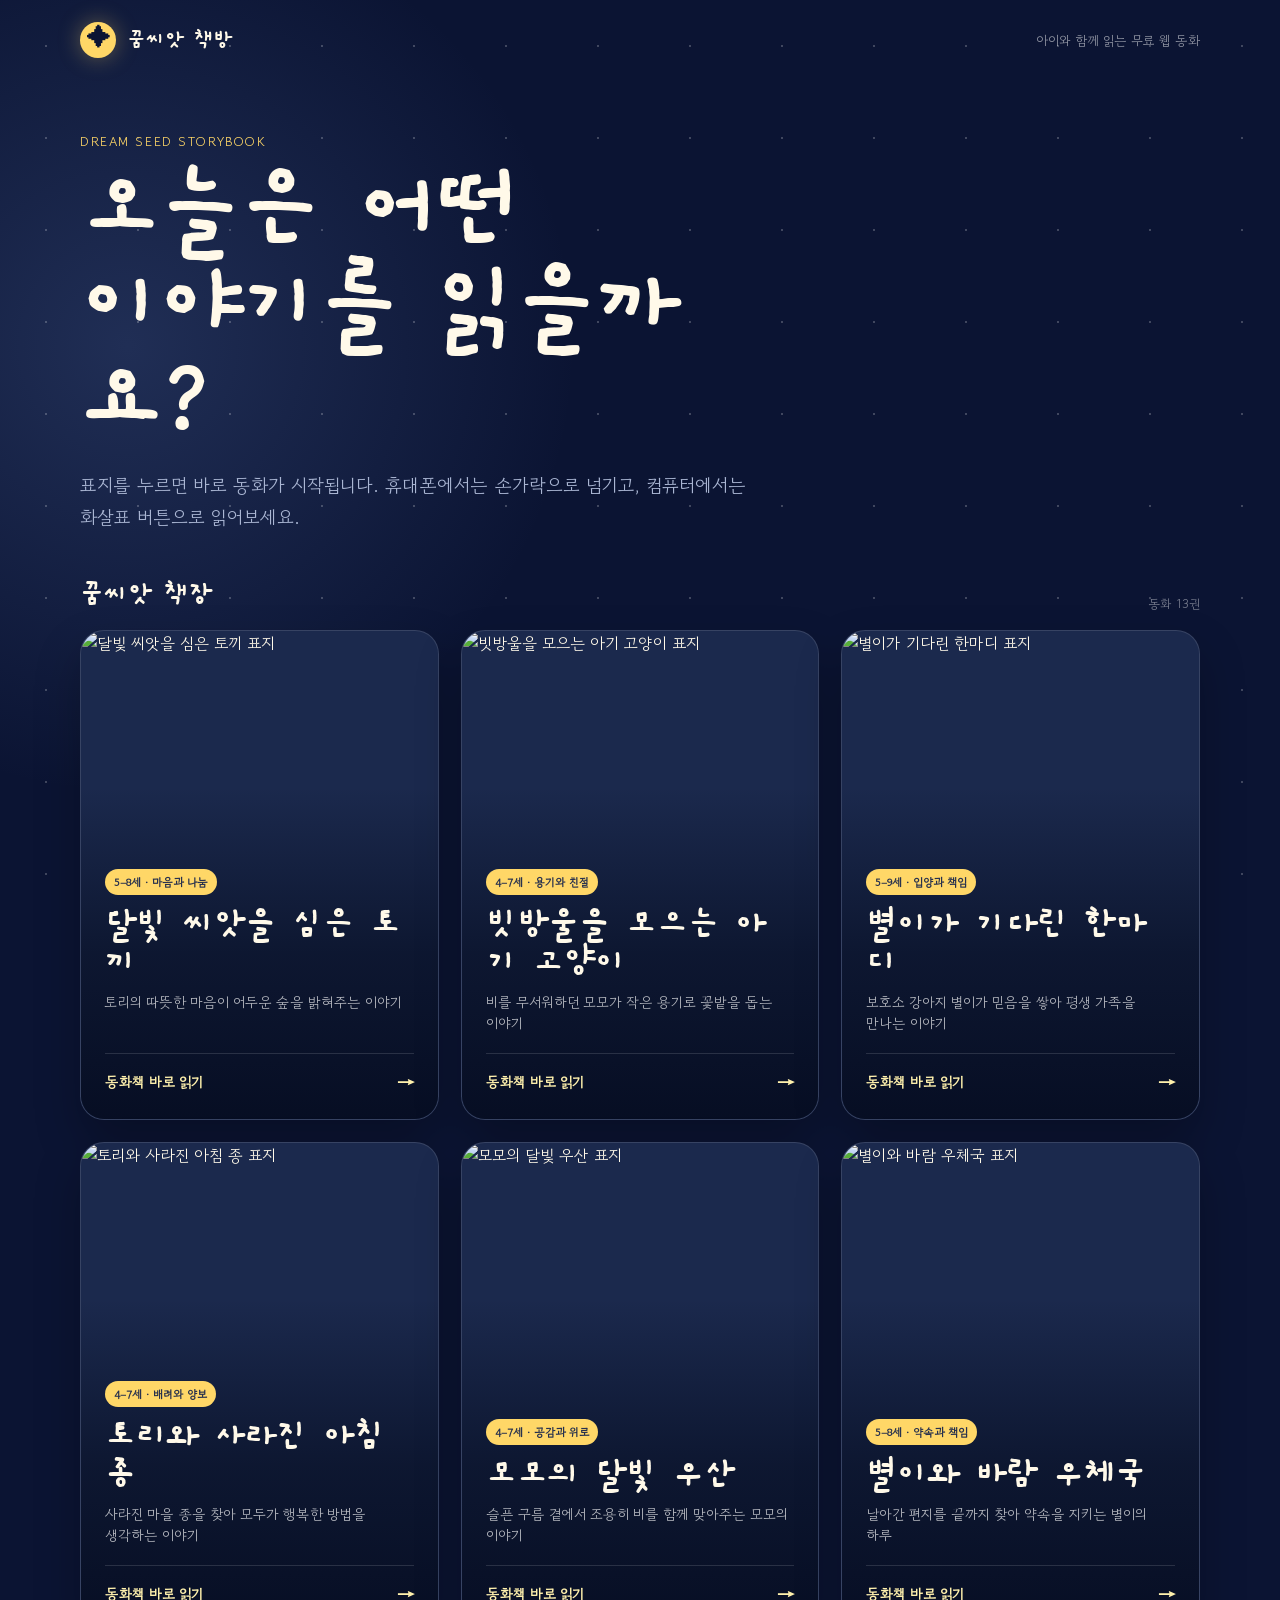
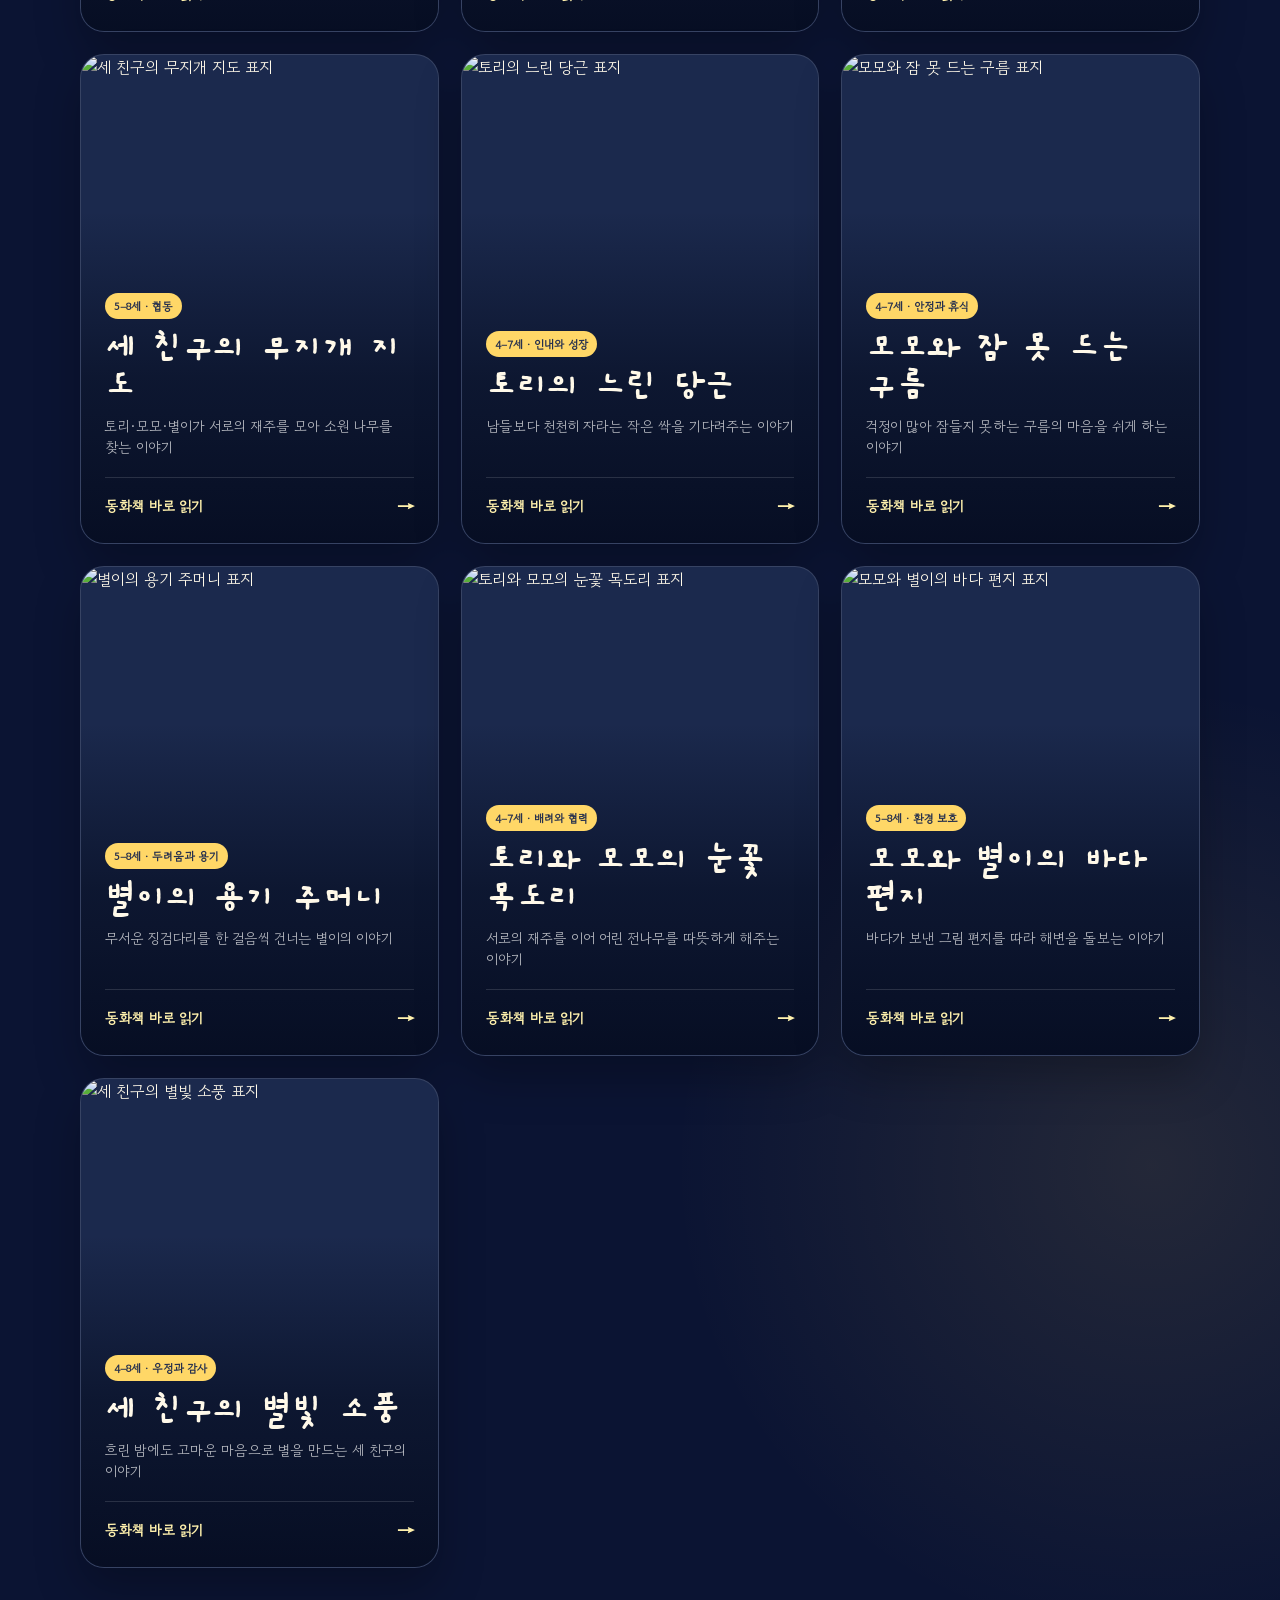
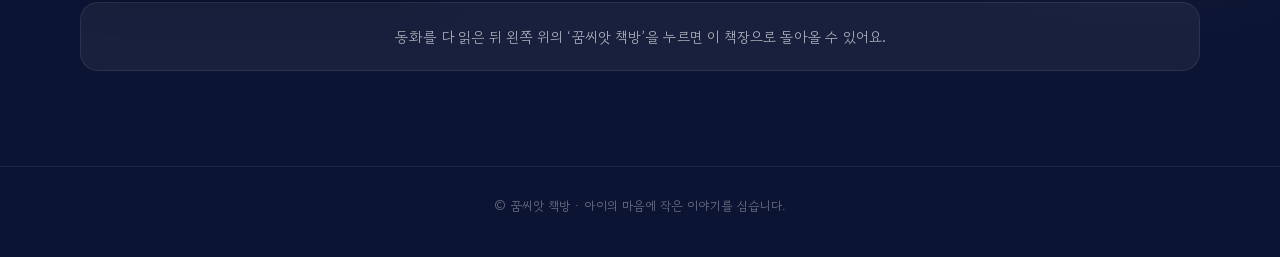
==== index.html @ 92703a2d "Add files via upload" ====
<!doctype html>
<html lang="ko">
<head>
  <meta charset="UTF-8">
  <meta name="viewport" content="width=device-width, initial-scale=1.0, viewport-fit=cover">
  <meta name="theme-color" content="#0b1433">
  <meta name="description" content="아이와 함께 읽는 무료 웹 동화책, 꿈씨앗 책방">
  <title>꿈씨앗 책방 | 무료 웹 동화책</title>
  <link rel="preconnect" href="https://fonts.googleapis.com">
  <link rel="preconnect" href="https://fonts.gstatic.com" crossorigin>
  <link href="https://fonts.googleapis.com/css2?family=Gaegu:wght@400;700&family=Gowun+Dodum&display=swap" rel="stylesheet">
  <style>
    :root {
      --night: #0b1433;
      --cream: #fff9e9;
      --gold: #ffd767;
      --muted: #aab6d3;
    }
    * { box-sizing: border-box; }
    html { scroll-behavior: smooth; }
    body {
      margin: 0;
      min-height: 100vh;
      color: var(--cream);
      background:
        radial-gradient(circle at 10% 10%, rgba(102,133,199,.23), transparent 28rem),
        radial-gradient(circle at 90% 80%, rgba(255,215,103,.1), transparent 30rem),
        var(--night);
      font-family: "Gowun Dodum", sans-serif;
    }
    body::before {
      content: "";
      position: fixed;
      inset: 0;
      pointer-events: none;
      opacity: .22;
      background-image: radial-gradient(circle, white 1px, transparent 1.5px);
      background-size: 92px 92px;
    }
    a { color: inherit; }
    .topbar {
      width: min(1120px, calc(100% - 36px));
      height: 80px;
      margin: auto;
      display: flex;
      align-items: center;
      justify-content: space-between;
    }
    .brand {
      display: flex;
      align-items: center;
      gap: 11px;
      text-decoration: none;
      font-family: "Gaegu", cursive;
      font-size: 1.45rem;
      font-weight: 700;
    }
    .brand-mark {
      display: grid;
      place-items: center;
      width: 36px;
      aspect-ratio: 1;
      color: var(--night);
      background: var(--gold);
      border-radius: 50%;
      box-shadow: 0 0 22px rgba(255,215,103,.35);
    }
    .top-note { color: rgba(255,255,255,.55); font-size: .82rem; }
    main {
      position: relative;
      width: min(1120px, calc(100% - 36px));
      margin: auto;
      padding: 52px 0 80px;
    }
    .intro { max-width: 710px; margin-bottom: 43px; }
    .eyebrow {
      margin: 0 0 12px;
      color: var(--gold);
      font-size: .82rem;
      letter-spacing: .12em;
    }
    h1 {
      margin: 0;
      font-family: "Gaegu", cursive;
      font-size: clamp(3.2rem, 8vw, 6.4rem);
      line-height: .93;
      letter-spacing: -.045em;
    }
    .intro-text {
      margin: 20px 0 0;
      color: var(--muted);
      font-size: clamp(1rem, 2vw, 1.16rem);
      line-height: 1.75;
      word-break: keep-all;
    }
    .shelf-title {
      display: flex;
      align-items: end;
      justify-content: space-between;
      margin-bottom: 17px;
    }
    .shelf-title h2 { margin: 0; font-family: "Gaegu"; font-size: 1.8rem; }
    .shelf-title span { color: rgba(255,255,255,.45); font-size: .78rem; }
    .books {
      display: grid;
      grid-template-columns: repeat(3, minmax(0, 1fr));
      gap: 22px;
    }
    .book-card {
      position: relative;
      overflow: hidden;
      min-height: 490px;
      text-decoration: none;
      border: 1px solid rgba(255,255,255,.12);
      border-radius: 24px;
      background: #1b294d;
      box-shadow: 0 22px 45px rgba(0,0,0,.25);
      transition: transform .25s ease, border-color .25s ease, box-shadow .25s ease;
    }
    .book-card:hover, .book-card:focus-visible {
      transform: translateY(-8px);
      border-color: rgba(255,215,103,.55);
      box-shadow: 0 30px 60px rgba(0,0,0,.36);
      outline: none;
    }
    .book-cover {
      position: absolute;
      inset: 0;
      width: 100%;
      height: 100%;
      object-fit: cover;
    }
    .book-card::after {
      content: "";
      position: absolute;
      inset: 0;
      background: linear-gradient(0deg, rgba(6,13,34,.97) 0%, rgba(8,16,38,.72) 34%, transparent 68%);
    }
    .book-info {
      position: absolute;
      z-index: 2;
      left: 24px;
      right: 24px;
      bottom: 23px;
    }
    .tag {
      display: inline-block;
      margin-bottom: 10px;
      padding: 5px 9px;
      color: #26304e;
      background: var(--gold);
      border-radius: 999px;
      font-size: .7rem;
      font-weight: 700;
    }
    .book-info h3 {
      margin: 0;
      font-family: "Gaegu", cursive;
      font-size: clamp(2rem, 3vw, 2.7rem);
      line-height: 1;
    }
    .book-info p {
      min-height: 44px;
      margin: 10px 0 17px;
      color: rgba(255,255,255,.7);
      font-size: .88rem;
      line-height: 1.55;
      word-break: keep-all;
    }
    .read {
      display: flex;
      align-items: center;
      justify-content: space-between;
      padding-top: 14px;
      border-top: 1px solid rgba(255,255,255,.13);
      color: #fff1ad;
      font-size: .88rem;
      font-weight: 700;
    }
    .read b { font-size: 1.2rem; transition: transform .2s ease; }
    .book-card:hover .read b { transform: translateX(5px); }
    .guide {
      margin-top: 34px;
      padding: 22px 24px;
      color: rgba(255,255,255,.66);
      background: rgba(255,255,255,.055);
      border: 1px solid rgba(255,255,255,.08);
      border-radius: 18px;
      line-height: 1.65;
      text-align: center;
      font-size: .9rem;
    }
    footer {
      padding: 30px 20px 42px;
      color: rgba(255,255,255,.4);
      border-top: 1px solid rgba(255,255,255,.07);
      text-align: center;
      font-size: .78rem;
    }
    @media (max-width: 850px) {
      .books { grid-template-columns: 1fr 1fr; }
      .book-card:last-child { grid-column: 1 / -1; min-height: 420px; }
    }
    @media (max-width: 600px) {
      .topbar {
        width: calc(100% - 28px);
        height: 64px;
        padding-top: env(safe-area-inset-top);
      }
      .top-note { display: none; }
      main {
        width: calc(100% - 24px);
        padding: 31px 0 calc(55px + env(safe-area-inset-bottom));
      }
      .intro { margin-bottom: 32px; }
      h1 { font-size: clamp(3.1rem, 16vw, 4.6rem); }
      .intro-text { margin-top: 15px; font-size: .96rem; }
      .shelf-title { margin-bottom: 13px; }
      .books { grid-template-columns: 1fr; gap: 16px; }
      .book-card, .book-card:last-child {
        grid-column: auto;
        min-height: min(132vw, 540px);
        border-radius: 19px;
      }
      .book-info { left: 20px; right: 20px; bottom: 20px; }
      .book-info h3 { font-size: 2.4rem; }
      .book-info p { min-height: 0; margin-bottom: 13px; }
      .guide { margin-top: 23px; padding: 18px; }
    }
    @media (prefers-reduced-motion: reduce) {
      * { transition-duration: .01ms !important; }
    }
  </style>
</head>
<body>
  <header class="topbar">
    <a class="brand" href="index.html">
      <span class="brand-mark">✦</span><span>꿈씨앗 책방</span>
    </a>
    <span class="top-note">아이와 함께 읽는 무료 웹 동화</span>
  </header>

  <main>
    <section class="intro">
      <p class="eyebrow">DREAM SEED STORYBOOK</p>
      <h1>오늘은 어떤<br>이야기를 읽을까요?</h1>
      <p class="intro-text">표지를 누르면 바로 동화가 시작됩니다. 휴대폰에서는 손가락으로 넘기고, 컴퓨터에서는 화살표 버튼으로 읽어보세요.</p>
    </section>

    <section aria-labelledby="shelf-heading">
      <div class="shelf-title">
        <h2 id="shelf-heading">꿈씨앗 책장</h2>
        <span>동화 13권</span>
      </div>

      <div class="books">
        <a class="book-card" href="stories/moonlight-rabbit/index.html">
          <img class="book-cover" src="assets/moonlight-rabbit.png" alt="달빛 씨앗을 심은 토끼 표지">
          <div class="book-info">
            <span class="tag">5–8세 · 마음과 나눔</span>
            <h3>달빛 씨앗을 심은 토끼</h3>
            <p>토리의 따뜻한 마음이 어두운 숲을 밝혀주는 이야기</p>
            <span class="read">동화책 바로 읽기 <b>→</b></span>
          </div>
        </a>

        <a class="book-card" href="stories/baby-cat/index.html">
          <img class="book-cover" src="stories/baby-cat/assets/cover.png" alt="빗방울을 모으는 아기 고양이 표지">
          <div class="book-info">
            <span class="tag">4–7세 · 용기와 친절</span>
            <h3>빗방울을 모으는 아기 고양이</h3>
            <p>비를 무서워하던 모모가 작은 용기로 꽃밭을 돕는 이야기</p>
            <span class="read">동화책 바로 읽기 <b>→</b></span>
          </div>
        </a>

        <a class="book-card" href="stories/rescue-dog/index.html">
          <img class="book-cover" src="stories/rescue-dog/assets/cover.png" alt="별이가 기다린 한마디 표지">
          <div class="book-info">
            <span class="tag">5–9세 · 입양과 책임</span>
            <h3>별이가 기다린 한마디</h3>
            <p>보호소 강아지 별이가 믿음을 쌓아 평생 가족을 만나는 이야기</p>
            <span class="read">동화책 바로 읽기 <b>→</b></span>
          </div>
        </a>

        <a class="book-card" href="stories/short/index.html?id=morning-bell">
          <img class="book-cover" src="assets/short-stories/morning-bell.png" alt="토리와 사라진 아침 종 표지">
          <div class="book-info"><span class="tag">4–7세 · 배려와 양보</span><h3>토리와 사라진 아침 종</h3><p>사라진 마을 종을 찾아 모두가 행복한 방법을 생각하는 이야기</p><span class="read">동화책 바로 읽기 <b>→</b></span></div>
        </a>
        <a class="book-card" href="stories/short/index.html?id=moonlight-umbrella">
          <img class="book-cover" src="assets/short-stories/moonlight-umbrella.png" alt="모모의 달빛 우산 표지">
          <div class="book-info"><span class="tag">4–7세 · 공감과 위로</span><h3>모모의 달빛 우산</h3><p>슬픈 구름 곁에서 조용히 비를 함께 맞아주는 모모의 이야기</p><span class="read">동화책 바로 읽기 <b>→</b></span></div>
        </a>
        <a class="book-card" href="stories/short/index.html?id=wind-post-office">
          <img class="book-cover" src="assets/short-stories/wind-post-office.png" alt="별이와 바람 우체국 표지">
          <div class="book-info"><span class="tag">5–8세 · 약속과 책임</span><h3>별이와 바람 우체국</h3><p>날아간 편지를 끝까지 찾아 약속을 지키는 별이의 하루</p><span class="read">동화책 바로 읽기 <b>→</b></span></div>
        </a>
        <a class="book-card" href="stories/short/index.html?id=rainbow-map">
          <img class="book-cover" src="assets/short-stories/rainbow-map.png" alt="세 친구의 무지개 지도 표지">
          <div class="book-info"><span class="tag">5–8세 · 협동</span><h3>세 친구의 무지개 지도</h3><p>토리·모모·별이가 서로의 재주를 모아 소원 나무를 찾는 이야기</p><span class="read">동화책 바로 읽기 <b>→</b></span></div>
        </a>
        <a class="book-card" href="stories/short/index.html?id=slow-carrot">
          <img class="book-cover" src="assets/short-stories/slow-carrot.png" alt="토리의 느린 당근 표지">
          <div class="book-info"><span class="tag">4–7세 · 인내와 성장</span><h3>토리의 느린 당근</h3><p>남들보다 천천히 자라는 작은 싹을 기다려주는 이야기</p><span class="read">동화책 바로 읽기 <b>→</b></span></div>
        </a>
        <a class="book-card" href="stories/short/index.html?id=sleepless-cloud">
          <img class="book-cover" src="assets/short-stories/sleepless-cloud.png" alt="모모와 잠 못 드는 구름 표지">
          <div class="book-info"><span class="tag">4–7세 · 안정과 휴식</span><h3>모모와 잠 못 드는 구름</h3><p>걱정이 많아 잠들지 못하는 구름의 마음을 쉬게 하는 이야기</p><span class="read">동화책 바로 읽기 <b>→</b></span></div>
        </a>
        <a class="book-card" href="stories/short/index.html?id=courage-pouch">
          <img class="book-cover" src="assets/short-stories/courage-pouch.png" alt="별이의 용기 주머니 표지">
          <div class="book-info"><span class="tag">5–8세 · 두려움과 용기</span><h3>별이의 용기 주머니</h3><p>무서운 징검다리를 한 걸음씩 건너는 별이의 이야기</p><span class="read">동화책 바로 읽기 <b>→</b></span></div>
        </a>
        <a class="book-card" href="stories/short/index.html?id=snowflake-scarf">
          <img class="book-cover" src="assets/short-stories/snowflake-scarf.png" alt="토리와 모모의 눈꽃 목도리 표지">
          <div class="book-info"><span class="tag">4–7세 · 배려와 협력</span><h3>토리와 모모의 눈꽃 목도리</h3><p>서로의 재주를 이어 어린 전나무를 따뜻하게 해주는 이야기</p><span class="read">동화책 바로 읽기 <b>→</b></span></div>
        </a>
        <a class="book-card" href="stories/short/index.html?id=sea-bottle-letter">
          <img class="book-cover" src="assets/short-stories/sea-bottle-letter.png" alt="모모와 별이의 바다 편지 표지">
          <div class="book-info"><span class="tag">5–8세 · 환경 보호</span><h3>모모와 별이의 바다 편지</h3><p>바다가 보낸 그림 편지를 따라 해변을 돌보는 이야기</p><span class="read">동화책 바로 읽기 <b>→</b></span></div>
        </a>
        <a class="book-card" href="stories/short/index.html?id=starlight-picnic">
          <img class="book-cover" src="assets/short-stories/starlight-picnic.png" alt="세 친구의 별빛 소풍 표지">
          <div class="book-info"><span class="tag">4–8세 · 우정과 감사</span><h3>세 친구의 별빛 소풍</h3><p>흐린 밤에도 고마운 마음으로 별을 만드는 세 친구의 이야기</p><span class="read">동화책 바로 읽기 <b>→</b></span></div>
        </a>
      </div>
    </section>

    <p class="guide">동화를 다 읽은 뒤 왼쪽 위의 ‘꿈씨앗 책방’을 누르면 이 책장으로 돌아올 수 있어요.</p>
  </main>

  <footer>© 꿈씨앗 책방 · 아이의 마음에 작은 이야기를 심습니다.</footer>
</body>
</html>
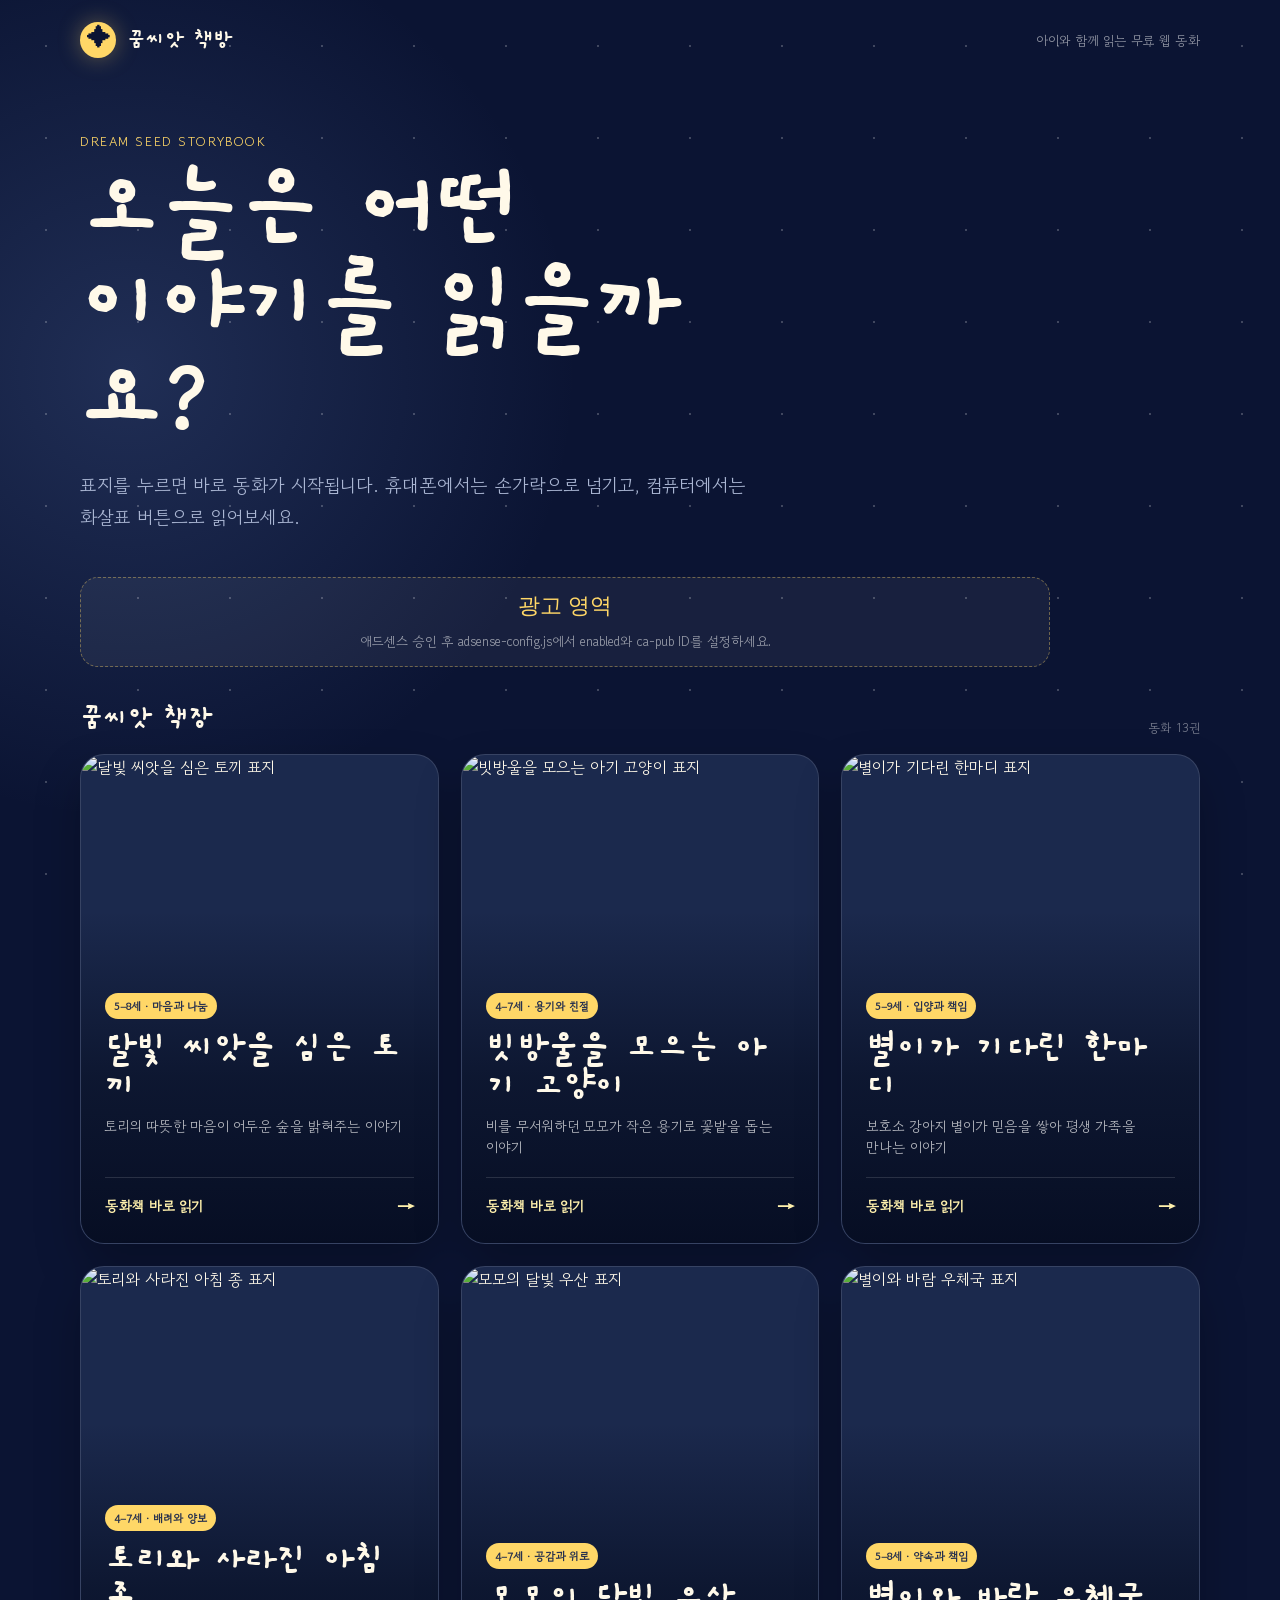
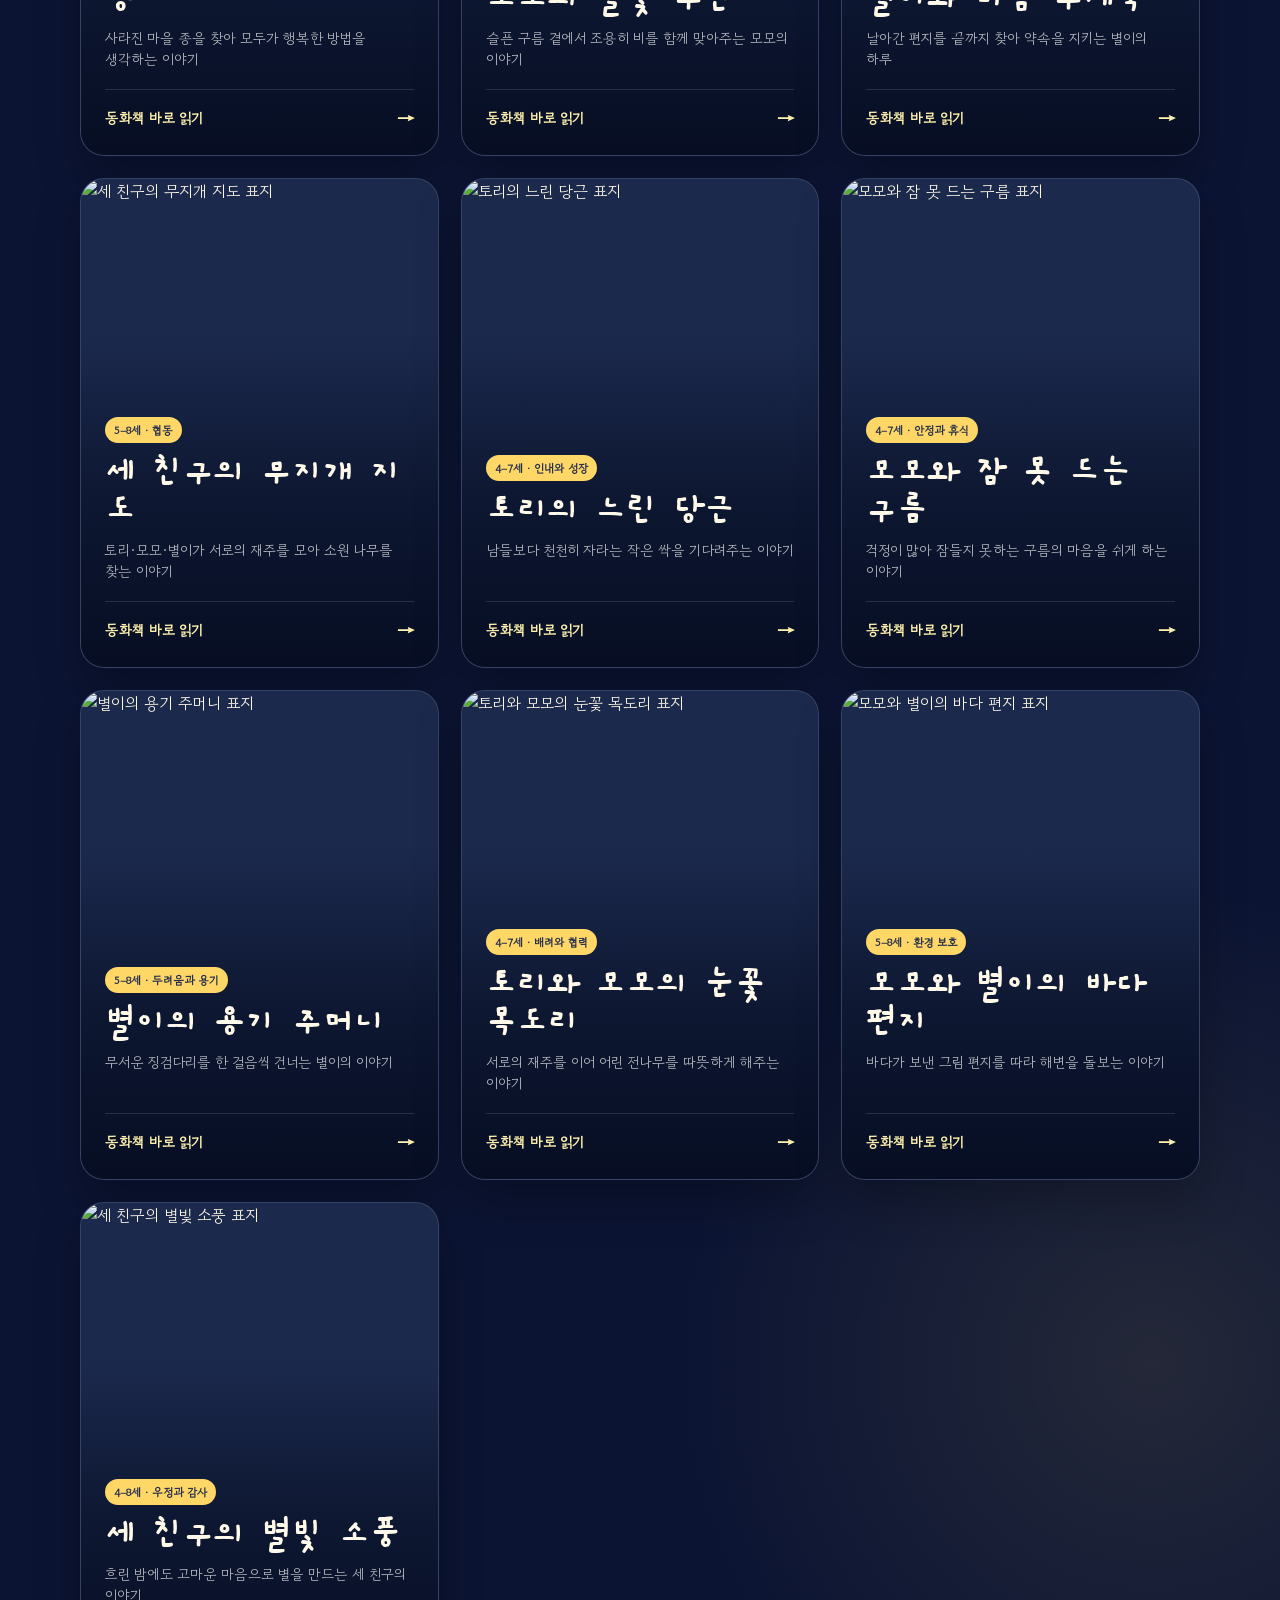
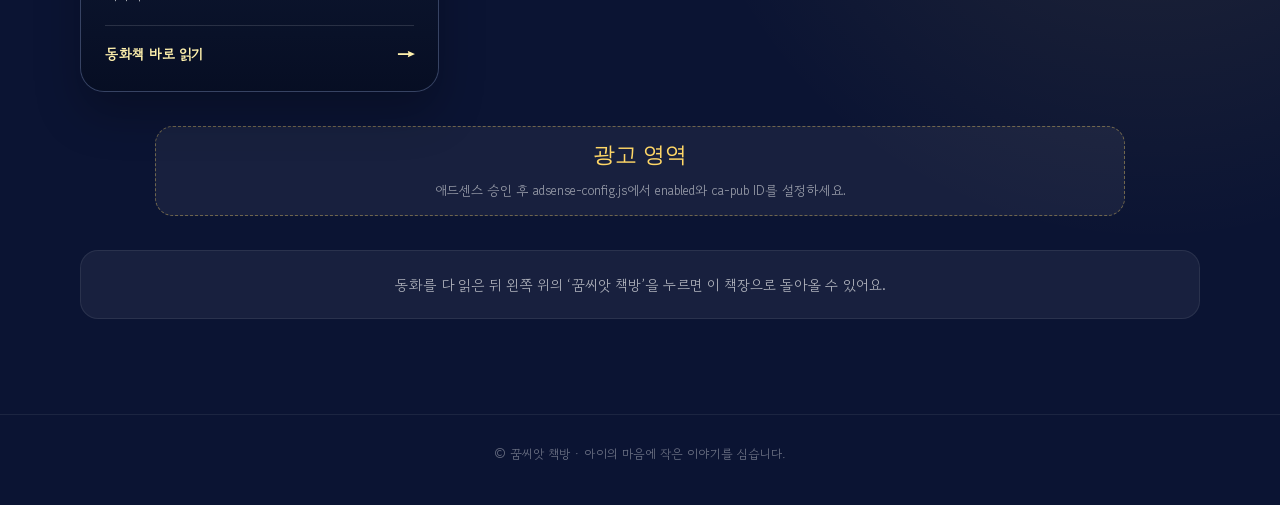
==== commit a7de2f27: "Add files via upload" ====
--- a/index.html
+++ b/index.html
@@ -1,335 +1,343 @@
-<!doctype html>
-<html lang="ko">
-<head>
-  <meta charset="UTF-8">
-  <meta name="viewport" content="width=device-width, initial-scale=1.0, viewport-fit=cover">
-  <meta name="theme-color" content="#0b1433">
-  <meta name="description" content="아이와 함께 읽는 무료 웹 동화책, 꿈씨앗 책방">
-  <title>꿈씨앗 책방 | 무료 웹 동화책</title>
-  <link rel="preconnect" href="https://fonts.googleapis.com">
-  <link rel="preconnect" href="https://fonts.gstatic.com" crossorigin>
-  <link href="https://fonts.googleapis.com/css2?family=Gaegu:wght@400;700&family=Gowun+Dodum&display=swap" rel="stylesheet">
-  <style>
-    :root {
-      --night: #0b1433;
-      --cream: #fff9e9;
-      --gold: #ffd767;
-      --muted: #aab6d3;
-    }
-    * { box-sizing: border-box; }
-    html { scroll-behavior: smooth; }
-    body {
-      margin: 0;
-      min-height: 100vh;
-      color: var(--cream);
-      background:
-        radial-gradient(circle at 10% 10%, rgba(102,133,199,.23), transparent 28rem),
-        radial-gradient(circle at 90% 80%, rgba(255,215,103,.1), transparent 30rem),
-        var(--night);
-      font-family: "Gowun Dodum", sans-serif;
-    }
-    body::before {
-      content: "";
-      position: fixed;
-      inset: 0;
-      pointer-events: none;
-      opacity: .22;
-      background-image: radial-gradient(circle, white 1px, transparent 1.5px);
-      background-size: 92px 92px;
-    }
-    a { color: inherit; }
-    .topbar {
-      width: min(1120px, calc(100% - 36px));
-      height: 80px;
-      margin: auto;
-      display: flex;
-      align-items: center;
-      justify-content: space-between;
-    }
-    .brand {
-      display: flex;
-      align-items: center;
-      gap: 11px;
-      text-decoration: none;
-      font-family: "Gaegu", cursive;
-      font-size: 1.45rem;
-      font-weight: 700;
-    }
-    .brand-mark {
-      display: grid;
-      place-items: center;
-      width: 36px;
-      aspect-ratio: 1;
-      color: var(--night);
-      background: var(--gold);
-      border-radius: 50%;
-      box-shadow: 0 0 22px rgba(255,215,103,.35);
-    }
-    .top-note { color: rgba(255,255,255,.55); font-size: .82rem; }
-    main {
-      position: relative;
-      width: min(1120px, calc(100% - 36px));
-      margin: auto;
-      padding: 52px 0 80px;
-    }
-    .intro { max-width: 710px; margin-bottom: 43px; }
-    .eyebrow {
-      margin: 0 0 12px;
-      color: var(--gold);
-      font-size: .82rem;
-      letter-spacing: .12em;
-    }
-    h1 {
-      margin: 0;
-      font-family: "Gaegu", cursive;
-      font-size: clamp(3.2rem, 8vw, 6.4rem);
-      line-height: .93;
-      letter-spacing: -.045em;
-    }
-    .intro-text {
-      margin: 20px 0 0;
-      color: var(--muted);
-      font-size: clamp(1rem, 2vw, 1.16rem);
-      line-height: 1.75;
-      word-break: keep-all;
-    }
-    .shelf-title {
-      display: flex;
-      align-items: end;
-      justify-content: space-between;
-      margin-bottom: 17px;
-    }
-    .shelf-title h2 { margin: 0; font-family: "Gaegu"; font-size: 1.8rem; }
-    .shelf-title span { color: rgba(255,255,255,.45); font-size: .78rem; }
-    .books {
-      display: grid;
-      grid-template-columns: repeat(3, minmax(0, 1fr));
-      gap: 22px;
-    }
-    .book-card {
-      position: relative;
-      overflow: hidden;
-      min-height: 490px;
-      text-decoration: none;
-      border: 1px solid rgba(255,255,255,.12);
-      border-radius: 24px;
-      background: #1b294d;
-      box-shadow: 0 22px 45px rgba(0,0,0,.25);
-      transition: transform .25s ease, border-color .25s ease, box-shadow .25s ease;
-    }
-    .book-card:hover, .book-card:focus-visible {
-      transform: translateY(-8px);
-      border-color: rgba(255,215,103,.55);
-      box-shadow: 0 30px 60px rgba(0,0,0,.36);
-      outline: none;
-    }
-    .book-cover {
-      position: absolute;
-      inset: 0;
-      width: 100%;
-      height: 100%;
-      object-fit: cover;
-    }
-    .book-card::after {
-      content: "";
-      position: absolute;
-      inset: 0;
-      background: linear-gradient(0deg, rgba(6,13,34,.97) 0%, rgba(8,16,38,.72) 34%, transparent 68%);
-    }
-    .book-info {
-      position: absolute;
-      z-index: 2;
-      left: 24px;
-      right: 24px;
-      bottom: 23px;
-    }
-    .tag {
-      display: inline-block;
-      margin-bottom: 10px;
-      padding: 5px 9px;
-      color: #26304e;
-      background: var(--gold);
-      border-radius: 999px;
-      font-size: .7rem;
-      font-weight: 700;
-    }
-    .book-info h3 {
-      margin: 0;
-      font-family: "Gaegu", cursive;
-      font-size: clamp(2rem, 3vw, 2.7rem);
-      line-height: 1;
-    }
-    .book-info p {
-      min-height: 44px;
-      margin: 10px 0 17px;
-      color: rgba(255,255,255,.7);
-      font-size: .88rem;
-      line-height: 1.55;
-      word-break: keep-all;
-    }
-    .read {
-      display: flex;
-      align-items: center;
-      justify-content: space-between;
-      padding-top: 14px;
-      border-top: 1px solid rgba(255,255,255,.13);
-      color: #fff1ad;
-      font-size: .88rem;
-      font-weight: 700;
-    }
-    .read b { font-size: 1.2rem; transition: transform .2s ease; }
-    .book-card:hover .read b { transform: translateX(5px); }
-    .guide {
-      margin-top: 34px;
-      padding: 22px 24px;
-      color: rgba(255,255,255,.66);
-      background: rgba(255,255,255,.055);
-      border: 1px solid rgba(255,255,255,.08);
-      border-radius: 18px;
-      line-height: 1.65;
-      text-align: center;
-      font-size: .9rem;
-    }
-    footer {
-      padding: 30px 20px 42px;
-      color: rgba(255,255,255,.4);
-      border-top: 1px solid rgba(255,255,255,.07);
-      text-align: center;
-      font-size: .78rem;
-    }
-    @media (max-width: 850px) {
-      .books { grid-template-columns: 1fr 1fr; }
-      .book-card:last-child { grid-column: 1 / -1; min-height: 420px; }
-    }
-    @media (max-width: 600px) {
-      .topbar {
-        width: calc(100% - 28px);
-        height: 64px;
-        padding-top: env(safe-area-inset-top);
-      }
-      .top-note { display: none; }
-      main {
-        width: calc(100% - 24px);
-        padding: 31px 0 calc(55px + env(safe-area-inset-bottom));
-      }
-      .intro { margin-bottom: 32px; }
-      h1 { font-size: clamp(3.1rem, 16vw, 4.6rem); }
-      .intro-text { margin-top: 15px; font-size: .96rem; }
-      .shelf-title { margin-bottom: 13px; }
-      .books { grid-template-columns: 1fr; gap: 16px; }
-      .book-card, .book-card:last-child {
-        grid-column: auto;
-        min-height: min(132vw, 540px);
-        border-radius: 19px;
-      }
-      .book-info { left: 20px; right: 20px; bottom: 20px; }
-      .book-info h3 { font-size: 2.4rem; }
-      .book-info p { min-height: 0; margin-bottom: 13px; }
-      .guide { margin-top: 23px; padding: 18px; }
-    }
-    @media (prefers-reduced-motion: reduce) {
-      * { transition-duration: .01ms !important; }
-    }
-  </style>
-</head>
-<body>
-  <header class="topbar">
-    <a class="brand" href="index.html">
-      <span class="brand-mark">✦</span><span>꿈씨앗 책방</span>
-    </a>
-    <span class="top-note">아이와 함께 읽는 무료 웹 동화</span>
-  </header>
-
-  <main>
-    <section class="intro">
-      <p class="eyebrow">DREAM SEED STORYBOOK</p>
-      <h1>오늘은 어떤<br>이야기를 읽을까요?</h1>
-      <p class="intro-text">표지를 누르면 바로 동화가 시작됩니다. 휴대폰에서는 손가락으로 넘기고, 컴퓨터에서는 화살표 버튼으로 읽어보세요.</p>
-    </section>
-
-    <section aria-labelledby="shelf-heading">
-      <div class="shelf-title">
-        <h2 id="shelf-heading">꿈씨앗 책장</h2>
-        <span>동화 13권</span>
-      </div>
-
-      <div class="books">
-        <a class="book-card" href="stories/moonlight-rabbit/index.html">
-          <img class="book-cover" src="assets/moonlight-rabbit.png" alt="달빛 씨앗을 심은 토끼 표지">
-          <div class="book-info">
-            <span class="tag">5–8세 · 마음과 나눔</span>
-            <h3>달빛 씨앗을 심은 토끼</h3>
-            <p>토리의 따뜻한 마음이 어두운 숲을 밝혀주는 이야기</p>
-            <span class="read">동화책 바로 읽기 <b>→</b></span>
-          </div>
-        </a>
-
-        <a class="book-card" href="stories/baby-cat/index.html">
-          <img class="book-cover" src="stories/baby-cat/assets/cover.png" alt="빗방울을 모으는 아기 고양이 표지">
-          <div class="book-info">
-            <span class="tag">4–7세 · 용기와 친절</span>
-            <h3>빗방울을 모으는 아기 고양이</h3>
-            <p>비를 무서워하던 모모가 작은 용기로 꽃밭을 돕는 이야기</p>
-            <span class="read">동화책 바로 읽기 <b>→</b></span>
-          </div>
-        </a>
-
-        <a class="book-card" href="stories/rescue-dog/index.html">
-          <img class="book-cover" src="stories/rescue-dog/assets/cover.png" alt="별이가 기다린 한마디 표지">
-          <div class="book-info">
-            <span class="tag">5–9세 · 입양과 책임</span>
-            <h3>별이가 기다린 한마디</h3>
-            <p>보호소 강아지 별이가 믿음을 쌓아 평생 가족을 만나는 이야기</p>
-            <span class="read">동화책 바로 읽기 <b>→</b></span>
-          </div>
-        </a>
-
-        <a class="book-card" href="stories/short/index.html?id=morning-bell">
-          <img class="book-cover" src="assets/short-stories/morning-bell.png" alt="토리와 사라진 아침 종 표지">
-          <div class="book-info"><span class="tag">4–7세 · 배려와 양보</span><h3>토리와 사라진 아침 종</h3><p>사라진 마을 종을 찾아 모두가 행복한 방법을 생각하는 이야기</p><span class="read">동화책 바로 읽기 <b>→</b></span></div>
-        </a>
-        <a class="book-card" href="stories/short/index.html?id=moonlight-umbrella">
-          <img class="book-cover" src="assets/short-stories/moonlight-umbrella.png" alt="모모의 달빛 우산 표지">
-          <div class="book-info"><span class="tag">4–7세 · 공감과 위로</span><h3>모모의 달빛 우산</h3><p>슬픈 구름 곁에서 조용히 비를 함께 맞아주는 모모의 이야기</p><span class="read">동화책 바로 읽기 <b>→</b></span></div>
-        </a>
-        <a class="book-card" href="stories/short/index.html?id=wind-post-office">
-          <img class="book-cover" src="assets/short-stories/wind-post-office.png" alt="별이와 바람 우체국 표지">
-          <div class="book-info"><span class="tag">5–8세 · 약속과 책임</span><h3>별이와 바람 우체국</h3><p>날아간 편지를 끝까지 찾아 약속을 지키는 별이의 하루</p><span class="read">동화책 바로 읽기 <b>→</b></span></div>
-        </a>
-        <a class="book-card" href="stories/short/index.html?id=rainbow-map">
-          <img class="book-cover" src="assets/short-stories/rainbow-map.png" alt="세 친구의 무지개 지도 표지">
-          <div class="book-info"><span class="tag">5–8세 · 협동</span><h3>세 친구의 무지개 지도</h3><p>토리·모모·별이가 서로의 재주를 모아 소원 나무를 찾는 이야기</p><span class="read">동화책 바로 읽기 <b>→</b></span></div>
-        </a>
-        <a class="book-card" href="stories/short/index.html?id=slow-carrot">
-          <img class="book-cover" src="assets/short-stories/slow-carrot.png" alt="토리의 느린 당근 표지">
-          <div class="book-info"><span class="tag">4–7세 · 인내와 성장</span><h3>토리의 느린 당근</h3><p>남들보다 천천히 자라는 작은 싹을 기다려주는 이야기</p><span class="read">동화책 바로 읽기 <b>→</b></span></div>
-        </a>
-        <a class="book-card" href="stories/short/index.html?id=sleepless-cloud">
-          <img class="book-cover" src="assets/short-stories/sleepless-cloud.png" alt="모모와 잠 못 드는 구름 표지">
-          <div class="book-info"><span class="tag">4–7세 · 안정과 휴식</span><h3>모모와 잠 못 드는 구름</h3><p>걱정이 많아 잠들지 못하는 구름의 마음을 쉬게 하는 이야기</p><span class="read">동화책 바로 읽기 <b>→</b></span></div>
-        </a>
-        <a class="book-card" href="stories/short/index.html?id=courage-pouch">
-          <img class="book-cover" src="assets/short-stories/courage-pouch.png" alt="별이의 용기 주머니 표지">
-          <div class="book-info"><span class="tag">5–8세 · 두려움과 용기</span><h3>별이의 용기 주머니</h3><p>무서운 징검다리를 한 걸음씩 건너는 별이의 이야기</p><span class="read">동화책 바로 읽기 <b>→</b></span></div>
-        </a>
-        <a class="book-card" href="stories/short/index.html?id=snowflake-scarf">
-          <img class="book-cover" src="assets/short-stories/snowflake-scarf.png" alt="토리와 모모의 눈꽃 목도리 표지">
-          <div class="book-info"><span class="tag">4–7세 · 배려와 협력</span><h3>토리와 모모의 눈꽃 목도리</h3><p>서로의 재주를 이어 어린 전나무를 따뜻하게 해주는 이야기</p><span class="read">동화책 바로 읽기 <b>→</b></span></div>
-        </a>
-        <a class="book-card" href="stories/short/index.html?id=sea-bottle-letter">
-          <img class="book-cover" src="assets/short-stories/sea-bottle-letter.png" alt="모모와 별이의 바다 편지 표지">
-          <div class="book-info"><span class="tag">5–8세 · 환경 보호</span><h3>모모와 별이의 바다 편지</h3><p>바다가 보낸 그림 편지를 따라 해변을 돌보는 이야기</p><span class="read">동화책 바로 읽기 <b>→</b></span></div>
-        </a>
-        <a class="book-card" href="stories/short/index.html?id=starlight-picnic">
-          <img class="book-cover" src="assets/short-stories/starlight-picnic.png" alt="세 친구의 별빛 소풍 표지">
-          <div class="book-info"><span class="tag">4–8세 · 우정과 감사</span><h3>세 친구의 별빛 소풍</h3><p>흐린 밤에도 고마운 마음으로 별을 만드는 세 친구의 이야기</p><span class="read">동화책 바로 읽기 <b>→</b></span></div>
-        </a>
-      </div>
-    </section>
-
-    <p class="guide">동화를 다 읽은 뒤 왼쪽 위의 ‘꿈씨앗 책방’을 누르면 이 책장으로 돌아올 수 있어요.</p>
-  </main>
-
-  <footer>© 꿈씨앗 책방 · 아이의 마음에 작은 이야기를 심습니다.</footer>
-</body>
-</html>
+<!doctype html>
+<html lang="ko">
+<head>
+  <meta charset="UTF-8">
+  <meta name="viewport" content="width=device-width, initial-scale=1.0, viewport-fit=cover">
+  <meta name="theme-color" content="#0b1433">
+  <meta name="description" content="아이와 함께 읽는 무료 웹 동화책, 꿈씨앗 책방">
+  <title>꿈씨앗 책방 | 무료 웹 동화책</title>
+  <link rel="preconnect" href="https://fonts.googleapis.com">
+  <link rel="preconnect" href="https://fonts.gstatic.com" crossorigin>
+  <link href="https://fonts.googleapis.com/css2?family=Gaegu:wght@400;700&family=Gowun+Dodum&display=swap" rel="stylesheet">
+  <style>
+    :root {
+      --night: #0b1433;
+      --cream: #fff9e9;
+      --gold: #ffd767;
+      --muted: #aab6d3;
+    }
+    * { box-sizing: border-box; }
+    html { scroll-behavior: smooth; }
+    body {
+      margin: 0;
+      min-height: 100vh;
+      color: var(--cream);
+      background:
+        radial-gradient(circle at 10% 10%, rgba(102,133,199,.23), transparent 28rem),
+        radial-gradient(circle at 90% 80%, rgba(255,215,103,.1), transparent 30rem),
+        var(--night);
+      font-family: "Gowun Dodum", sans-serif;
+    }
+    body::before {
+      content: "";
+      position: fixed;
+      inset: 0;
+      pointer-events: none;
+      opacity: .22;
+      background-image: radial-gradient(circle, white 1px, transparent 1.5px);
+      background-size: 92px 92px;
+    }
+    a { color: inherit; }
+    .topbar {
+      width: min(1120px, calc(100% - 36px));
+      height: 80px;
+      margin: auto;
+      display: flex;
+      align-items: center;
+      justify-content: space-between;
+    }
+    .brand {
+      display: flex;
+      align-items: center;
+      gap: 11px;
+      text-decoration: none;
+      font-family: "Gaegu", cursive;
+      font-size: 1.45rem;
+      font-weight: 700;
+    }
+    .brand-mark {
+      display: grid;
+      place-items: center;
+      width: 36px;
+      aspect-ratio: 1;
+      color: var(--night);
+      background: var(--gold);
+      border-radius: 50%;
+      box-shadow: 0 0 22px rgba(255,215,103,.35);
+    }
+    .top-note { color: rgba(255,255,255,.55); font-size: .82rem; }
+    main {
+      position: relative;
+      width: min(1120px, calc(100% - 36px));
+      margin: auto;
+      padding: 52px 0 80px;
+    }
+    .intro { max-width: 710px; margin-bottom: 43px; }
+    .eyebrow {
+      margin: 0 0 12px;
+      color: var(--gold);
+      font-size: .82rem;
+      letter-spacing: .12em;
+    }
+    h1 {
+      margin: 0;
+      font-family: "Gaegu", cursive;
+      font-size: clamp(3.2rem, 8vw, 6.4rem);
+      line-height: .93;
+      letter-spacing: -.045em;
+    }
+    .intro-text {
+      margin: 20px 0 0;
+      color: var(--muted);
+      font-size: clamp(1rem, 2vw, 1.16rem);
+      line-height: 1.75;
+      word-break: keep-all;
+    }
+    .shelf-title {
+      display: flex;
+      align-items: end;
+      justify-content: space-between;
+      margin-bottom: 17px;
+    }
+    .shelf-title h2 { margin: 0; font-family: "Gaegu"; font-size: 1.8rem; }
+    .shelf-title span { color: rgba(255,255,255,.45); font-size: .78rem; }
+    .books {
+      display: grid;
+      grid-template-columns: repeat(3, minmax(0, 1fr));
+      gap: 22px;
+    }
+    .book-card {
+      position: relative;
+      overflow: hidden;
+      min-height: 490px;
+      text-decoration: none;
+      border: 1px solid rgba(255,255,255,.12);
+      border-radius: 24px;
+      background: #1b294d;
+      box-shadow: 0 22px 45px rgba(0,0,0,.25);
+      transition: transform .25s ease, border-color .25s ease, box-shadow .25s ease;
+    }
+    .book-card:hover, .book-card:focus-visible {
+      transform: translateY(-8px);
+      border-color: rgba(255,215,103,.55);
+      box-shadow: 0 30px 60px rgba(0,0,0,.36);
+      outline: none;
+    }
+    .book-cover {
+      position: absolute;
+      inset: 0;
+      width: 100%;
+      height: 100%;
+      object-fit: cover;
+    }
+    .book-card::after {
+      content: "";
+      position: absolute;
+      inset: 0;
+      background: linear-gradient(0deg, rgba(6,13,34,.97) 0%, rgba(8,16,38,.72) 34%, transparent 68%);
+    }
+    .book-info {
+      position: absolute;
+      z-index: 2;
+      left: 24px;
+      right: 24px;
+      bottom: 23px;
+    }
+    .tag {
+      display: inline-block;
+      margin-bottom: 10px;
+      padding: 5px 9px;
+      color: #26304e;
+      background: var(--gold);
+      border-radius: 999px;
+      font-size: .7rem;
+      font-weight: 700;
+    }
+    .book-info h3 {
+      margin: 0;
+      font-family: "Gaegu", cursive;
+      font-size: clamp(2rem, 3vw, 2.7rem);
+      line-height: 1;
+    }
+    .book-info p {
+      min-height: 44px;
+      margin: 10px 0 17px;
+      color: rgba(255,255,255,.7);
+      font-size: .88rem;
+      line-height: 1.55;
+      word-break: keep-all;
+    }
+    .read {
+      display: flex;
+      align-items: center;
+      justify-content: space-between;
+      padding-top: 14px;
+      border-top: 1px solid rgba(255,255,255,.13);
+      color: #fff1ad;
+      font-size: .88rem;
+      font-weight: 700;
+    }
+    .read b { font-size: 1.2rem; transition: transform .2s ease; }
+    .book-card:hover .read b { transform: translateX(5px); }
+    .guide {
+      margin-top: 34px;
+      padding: 22px 24px;
+      color: rgba(255,255,255,.66);
+      background: rgba(255,255,255,.055);
+      border: 1px solid rgba(255,255,255,.08);
+      border-radius: 18px;
+      line-height: 1.65;
+      text-align: center;
+      font-size: .9rem;
+    }
+    footer {
+      padding: 30px 20px 42px;
+      color: rgba(255,255,255,.4);
+      border-top: 1px solid rgba(255,255,255,.07);
+      text-align: center;
+      font-size: .78rem;
+    }
+    @media (max-width: 850px) {
+      .books { grid-template-columns: 1fr 1fr; }
+      .book-card:last-child { grid-column: 1 / -1; min-height: 420px; }
+    }
+    @media (max-width: 600px) {
+      .topbar {
+        width: calc(100% - 28px);
+        height: 64px;
+        padding-top: env(safe-area-inset-top);
+      }
+      .top-note { display: none; }
+      main {
+        width: calc(100% - 24px);
+        padding: 31px 0 calc(55px + env(safe-area-inset-bottom));
+      }
+      .intro { margin-bottom: 32px; }
+      h1 { font-size: clamp(3.1rem, 16vw, 4.6rem); }
+      .intro-text { margin-top: 15px; font-size: .96rem; }
+      .shelf-title { margin-bottom: 13px; }
+      .books { grid-template-columns: 1fr; gap: 16px; }
+      .book-card, .book-card:last-child {
+        grid-column: auto;
+        min-height: min(132vw, 540px);
+        border-radius: 19px;
+      }
+      .book-info { left: 20px; right: 20px; bottom: 20px; }
+      .book-info h3 { font-size: 2.4rem; }
+      .book-info p { min-height: 0; margin-bottom: 13px; }
+      .guide { margin-top: 23px; padding: 18px; }
+    }
+    @media (prefers-reduced-motion: reduce) {
+      * { transition-duration: .01ms !important; }
+    }
+  </style>
+  <!-- AdSense ready: adsense-config.js에서 실제 ca-pub ID로 교체 후 enabled=true -->
+  <link rel="stylesheet" href="adsense.css">
+  <script src="adsense-config.js" defer></script>
+  <script src="adsense-loader.js" defer></script>
+</head>
+<body>
+  <header class="topbar">
+    <a class="brand" href="index.html">
+      <span class="brand-mark">✦</span><span>꿈씨앗 책방</span>
+    </a>
+    <span class="top-note">아이와 함께 읽는 무료 웹 동화</span>
+  </header>
+
+  <main>
+    <section class="intro">
+      <p class="eyebrow">DREAM SEED STORYBOOK</p>
+      <h1>오늘은 어떤<br>이야기를 읽을까요?</h1>
+      <p class="intro-text">표지를 누르면 바로 동화가 시작됩니다. 휴대폰에서는 손가락으로 넘기고, 컴퓨터에서는 화살표 버튼으로 읽어보세요.</p>
+    </section>
+
+    <aside class="ad-wrap ad-wrap-top" aria-label="광고" data-ad-slot-placeholder data-slot-name="homeTop"></aside>
+
+    <section aria-labelledby="shelf-heading">
+      <div class="shelf-title">
+        <h2 id="shelf-heading">꿈씨앗 책장</h2>
+        <span>동화 13권</span>
+      </div>
+
+      <div class="books">
+        <a class="book-card" href="stories/moonlight-rabbit/index.html">
+          <img class="book-cover" src="assets/moonlight-rabbit.png" alt="달빛 씨앗을 심은 토끼 표지">
+          <div class="book-info">
+            <span class="tag">5–8세 · 마음과 나눔</span>
+            <h3>달빛 씨앗을 심은 토끼</h3>
+            <p>토리의 따뜻한 마음이 어두운 숲을 밝혀주는 이야기</p>
+            <span class="read">동화책 바로 읽기 <b>→</b></span>
+          </div>
+        </a>
+
+        <a class="book-card" href="stories/baby-cat/index.html">
+          <img class="book-cover" src="stories/baby-cat/assets/cover.png" alt="빗방울을 모으는 아기 고양이 표지">
+          <div class="book-info">
+            <span class="tag">4–7세 · 용기와 친절</span>
+            <h3>빗방울을 모으는 아기 고양이</h3>
+            <p>비를 무서워하던 모모가 작은 용기로 꽃밭을 돕는 이야기</p>
+            <span class="read">동화책 바로 읽기 <b>→</b></span>
+          </div>
+        </a>
+
+        <a class="book-card" href="stories/rescue-dog/index.html">
+          <img class="book-cover" src="stories/rescue-dog/assets/cover.png" alt="별이가 기다린 한마디 표지">
+          <div class="book-info">
+            <span class="tag">5–9세 · 입양과 책임</span>
+            <h3>별이가 기다린 한마디</h3>
+            <p>보호소 강아지 별이가 믿음을 쌓아 평생 가족을 만나는 이야기</p>
+            <span class="read">동화책 바로 읽기 <b>→</b></span>
+          </div>
+        </a>
+
+        <a class="book-card" href="stories/short/index.html?id=morning-bell">
+          <img class="book-cover" src="assets/short-stories/morning-bell.png" alt="토리와 사라진 아침 종 표지">
+          <div class="book-info"><span class="tag">4–7세 · 배려와 양보</span><h3>토리와 사라진 아침 종</h3><p>사라진 마을 종을 찾아 모두가 행복한 방법을 생각하는 이야기</p><span class="read">동화책 바로 읽기 <b>→</b></span></div>
+        </a>
+        <a class="book-card" href="stories/short/index.html?id=moonlight-umbrella">
+          <img class="book-cover" src="assets/short-stories/moonlight-umbrella.png" alt="모모의 달빛 우산 표지">
+          <div class="book-info"><span class="tag">4–7세 · 공감과 위로</span><h3>모모의 달빛 우산</h3><p>슬픈 구름 곁에서 조용히 비를 함께 맞아주는 모모의 이야기</p><span class="read">동화책 바로 읽기 <b>→</b></span></div>
+        </a>
+        <a class="book-card" href="stories/short/index.html?id=wind-post-office">
+          <img class="book-cover" src="assets/short-stories/wind-post-office.png" alt="별이와 바람 우체국 표지">
+          <div class="book-info"><span class="tag">5–8세 · 약속과 책임</span><h3>별이와 바람 우체국</h3><p>날아간 편지를 끝까지 찾아 약속을 지키는 별이의 하루</p><span class="read">동화책 바로 읽기 <b>→</b></span></div>
+        </a>
+        <a class="book-card" href="stories/short/index.html?id=rainbow-map">
+          <img class="book-cover" src="assets/short-stories/rainbow-map.png" alt="세 친구의 무지개 지도 표지">
+          <div class="book-info"><span class="tag">5–8세 · 협동</span><h3>세 친구의 무지개 지도</h3><p>토리·모모·별이가 서로의 재주를 모아 소원 나무를 찾는 이야기</p><span class="read">동화책 바로 읽기 <b>→</b></span></div>
+        </a>
+        <a class="book-card" href="stories/short/index.html?id=slow-carrot">
+          <img class="book-cover" src="assets/short-stories/slow-carrot.png" alt="토리의 느린 당근 표지">
+          <div class="book-info"><span class="tag">4–7세 · 인내와 성장</span><h3>토리의 느린 당근</h3><p>남들보다 천천히 자라는 작은 싹을 기다려주는 이야기</p><span class="read">동화책 바로 읽기 <b>→</b></span></div>
+        </a>
+        <a class="book-card" href="stories/short/index.html?id=sleepless-cloud">
+          <img class="book-cover" src="assets/short-stories/sleepless-cloud.png" alt="모모와 잠 못 드는 구름 표지">
+          <div class="book-info"><span class="tag">4–7세 · 안정과 휴식</span><h3>모모와 잠 못 드는 구름</h3><p>걱정이 많아 잠들지 못하는 구름의 마음을 쉬게 하는 이야기</p><span class="read">동화책 바로 읽기 <b>→</b></span></div>
+        </a>
+        <a class="book-card" href="stories/short/index.html?id=courage-pouch">
+          <img class="book-cover" src="assets/short-stories/courage-pouch.png" alt="별이의 용기 주머니 표지">
+          <div class="book-info"><span class="tag">5–8세 · 두려움과 용기</span><h3>별이의 용기 주머니</h3><p>무서운 징검다리를 한 걸음씩 건너는 별이의 이야기</p><span class="read">동화책 바로 읽기 <b>→</b></span></div>
+        </a>
+        <a class="book-card" href="stories/short/index.html?id=snowflake-scarf">
+          <img class="book-cover" src="assets/short-stories/snowflake-scarf.png" alt="토리와 모모의 눈꽃 목도리 표지">
+          <div class="book-info"><span class="tag">4–7세 · 배려와 협력</span><h3>토리와 모모의 눈꽃 목도리</h3><p>서로의 재주를 이어 어린 전나무를 따뜻하게 해주는 이야기</p><span class="read">동화책 바로 읽기 <b>→</b></span></div>
+        </a>
+        <a class="book-card" href="stories/short/index.html?id=sea-bottle-letter">
+          <img class="book-cover" src="assets/short-stories/sea-bottle-letter.png" alt="모모와 별이의 바다 편지 표지">
+          <div class="book-info"><span class="tag">5–8세 · 환경 보호</span><h3>모모와 별이의 바다 편지</h3><p>바다가 보낸 그림 편지를 따라 해변을 돌보는 이야기</p><span class="read">동화책 바로 읽기 <b>→</b></span></div>
+        </a>
+        <a class="book-card" href="stories/short/index.html?id=starlight-picnic">
+          <img class="book-cover" src="assets/short-stories/starlight-picnic.png" alt="세 친구의 별빛 소풍 표지">
+          <div class="book-info"><span class="tag">4–8세 · 우정과 감사</span><h3>세 친구의 별빛 소풍</h3><p>흐린 밤에도 고마운 마음으로 별을 만드는 세 친구의 이야기</p><span class="read">동화책 바로 읽기 <b>→</b></span></div>
+        </a>
+      </div>
+    </section>
+
+    <aside class="ad-wrap ad-wrap-middle" aria-label="광고" data-ad-slot-placeholder data-slot-name="homeMiddle"></aside>
+
+    <p class="guide">동화를 다 읽은 뒤 왼쪽 위의 ‘꿈씨앗 책방’을 누르면 이 책장으로 돌아올 수 있어요.</p>
+  </main>
+
+  <footer>© 꿈씨앗 책방 · 아이의 마음에 작은 이야기를 심습니다.</footer>
+</body>
+</html>
--- a/adsense.css
+++ b/adsense.css
@@ -0,0 +1,45 @@
+.ad-wrap {
+  width: min(970px, 100%);
+  min-height: 96px;
+  margin: 28px auto;
+  padding: 10px;
+  border: 1px dashed rgba(255, 215, 103, .38);
+  border-radius: 18px;
+  background: rgba(255, 255, 255, .055);
+}
+
+.ad-wrap-top { margin: 26px 0 34px; }
+.ad-wrap-middle { margin: 34px auto; }
+.ad-wrap-bottom { margin: 30px auto 10px; }
+
+.ad-placeholder {
+  display: grid;
+  place-items: center;
+  gap: 5px;
+  min-height: 90px;
+  color: rgba(255, 249, 233, .78);
+  text-align: center;
+}
+
+.ad-placeholder span {
+  font-family: "Gaegu", cursive;
+  font-size: 1.35rem;
+  color: #ffd767;
+}
+
+.ad-placeholder small {
+  max-width: 560px;
+  line-height: 1.5;
+  color: rgba(255, 255, 255, .56);
+  word-break: keep-all;
+}
+
+.adsbygoogle { min-height: 90px; }
+
+@media (max-width: 600px) {
+  .ad-wrap {
+    min-height: 76px;
+    margin: 20px auto;
+    border-radius: 14px;
+  }
+}
